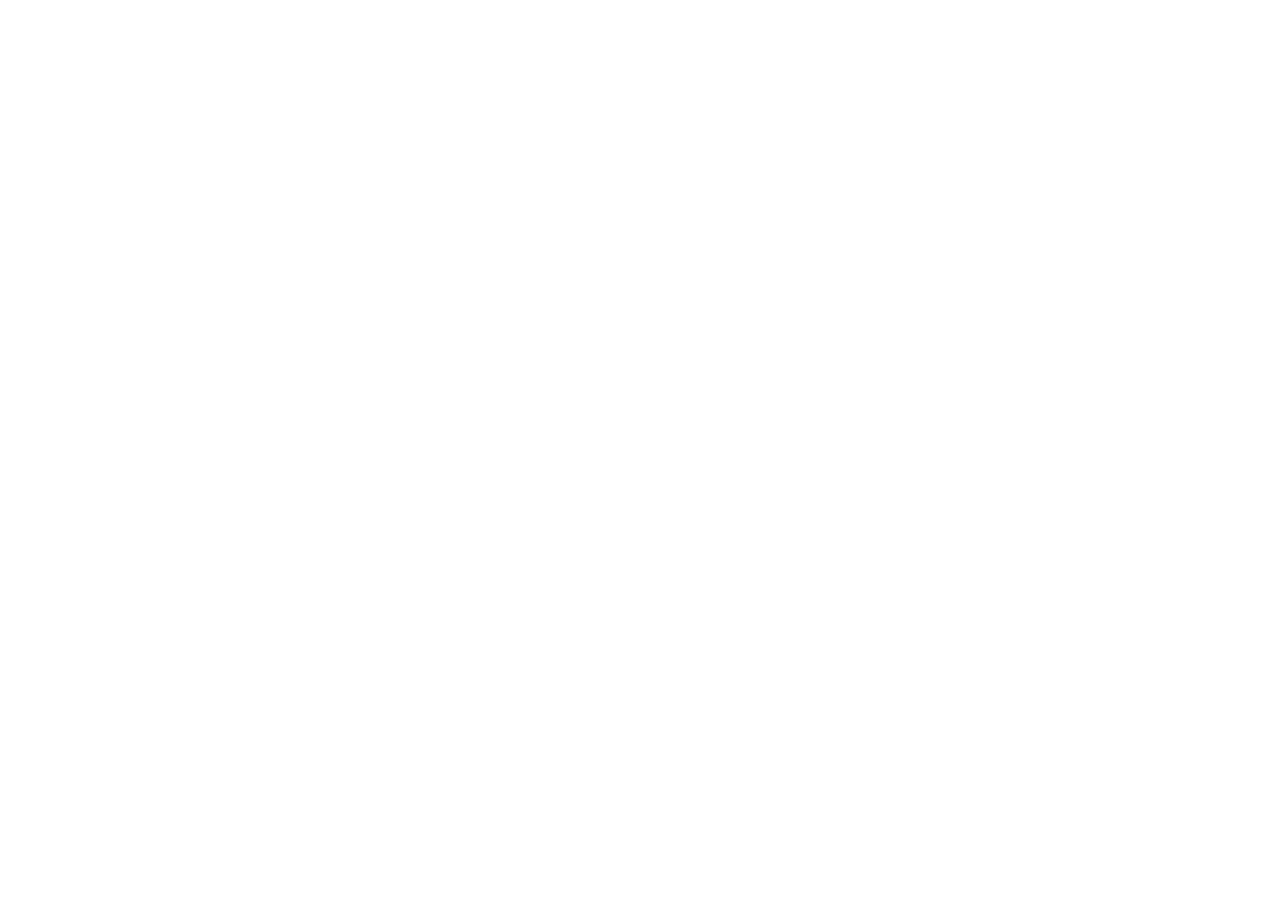
==== html/index.html @ d690453a "first commit" ====
<!DOCTYPE html>
<html lang="en">
<head>
   <meta charset="UTF-8">
   <meta http-equiv="X-UA-Compatible" content="IE=edge">
   <meta name="viewport" content="width=device-width, initial-scale=1.0">
   <title>What dog breed suit your lifestyle - Quiz</title>
   <link rel="stylesheet" href="css/main.css">
</head>
<body>
   
</body>
</html>
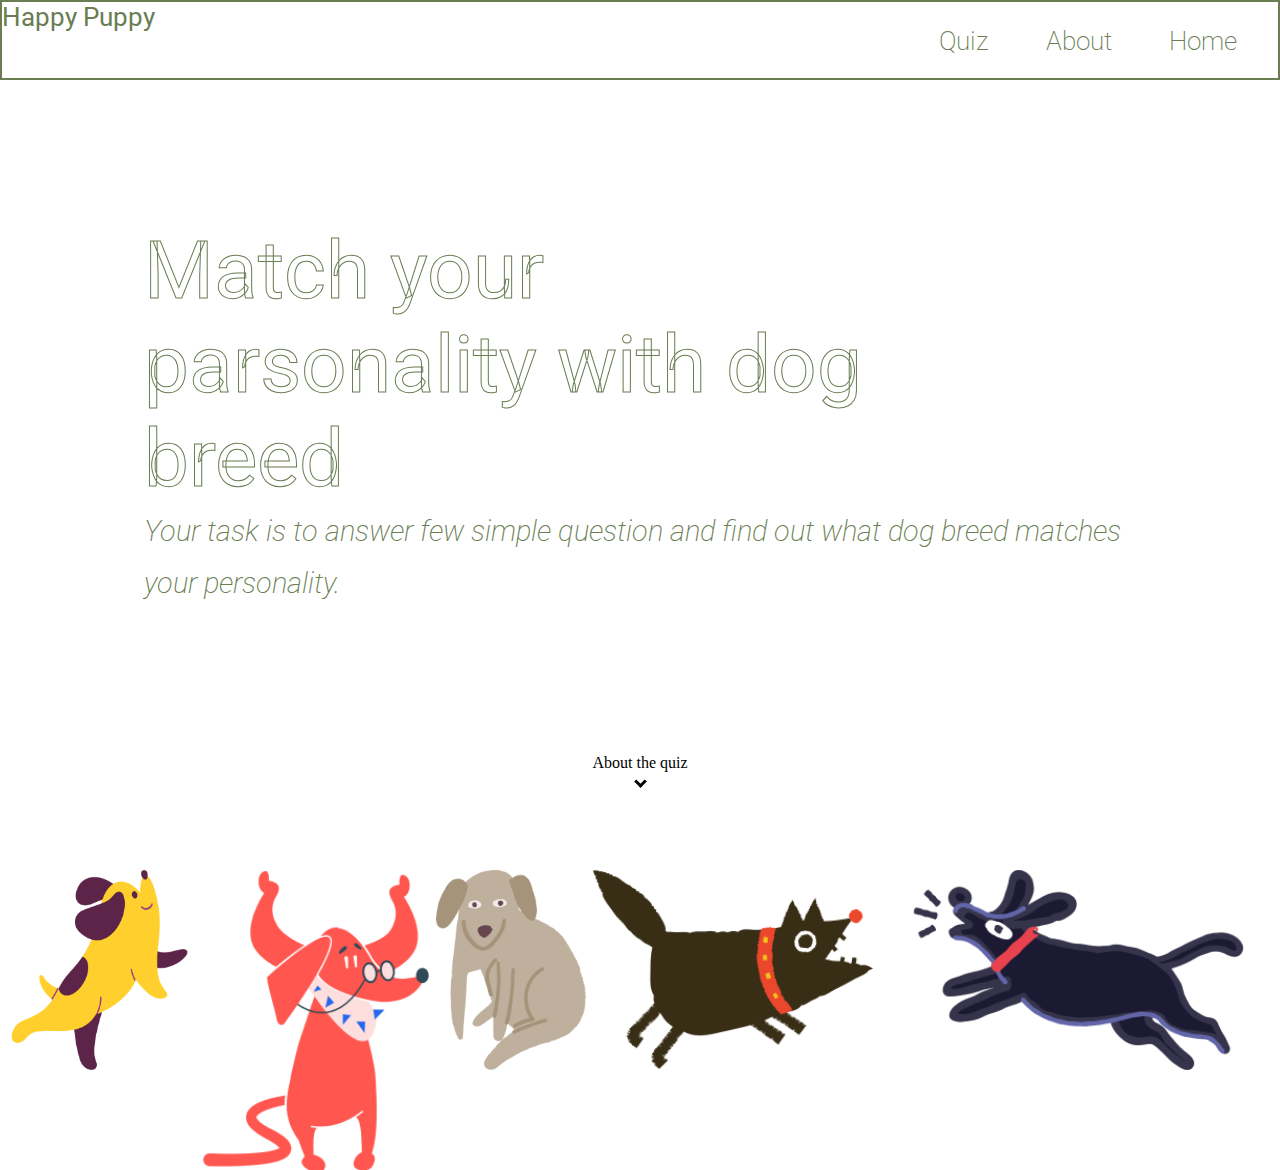
==== commit c3a0986d: "Adds html and css first edit" ====
--- a/html/index.html
+++ b/html/index.html
@@ -5,9 +5,44 @@
    <meta http-equiv="X-UA-Compatible" content="IE=edge">
    <meta name="viewport" content="width=device-width, initial-scale=1.0">
    <title>What dog breed suit your lifestyle - Quiz</title>
-   <link rel="stylesheet" href="css/main.css">
+   <link rel="stylesheet" href="../css/main.css">
+   <link rel="preconnect" href="https://fonts.googleapis.com">
+   <link rel="preconnect" href="https://fonts.gstatic.com" crossorigin>
+   <link href="https://fonts.googleapis.com/css2?family=Roboto:ital,wght@0,100;0,300;0,500;0,700;0,900;1,400&display=swap" rel="stylesheet">    
 </head>
 <body>
+
+<nav>
+   <ul class="nav-container">
+      <span class="logo">Happy Puppy</span>
+      <li class="nav-element"> <a href=""> Home</a></li>
+      <li class="nav-element"> <a href="">About</a></li>
+      <li class="nav-element"><a href="">Quiz</a></li>
+   </ul>
+
+</nav>
+ <div class="flex-container">
+   <main class="main-container">
    
+         <div class="large-font"> Match your parsonality with dog breed</div>
+         <div class="medium-font">Your task is to answer few simple question and  find out what dog breed matches your personality.</div>
+      
+   </main>
+
+   <section class="center-container">
+   <div>About the quiz</div>
+   <i class="arrow down"></i>
+   </section>
+</div>
+<section id="dogs-container">
+<img class="dog-1" src="../img/dog.png" alt="dog-1" height="200px">
+<img  class="dog-2" src="../img/dog(1).png" alt="dog-2" height="300px">
+<img src="../img/dog(4).png" alt="dog-5 "height="200px">
+<img src="../img/dog(2).png" alt="dog-3" height="200px">
+<img src="../img/dog(3).png" alt="dog-4" height="200px">
+
+</section>
+
+
 </body>
 </html>--- a/css/main.css
+++ b/css/main.css
@@ -0,0 +1,99 @@
+* {
+box-sizing: border-box;
+margin: 0;
+padding: 0;
+}
+
+body {
+background-color: rgb(255, 255, 255);
+height: calc(100vh-80px);
+}
+
+
+.nav-container {
+  list-style-type: none;
+  margin: 0;
+  padding: 0;
+  overflow: hidden;
+  border: 2px, solid, rgb(106, 125, 83);
+   height: 80px;
+
+}
+.nav-element {
+   float: right;
+   
+   
+}
+.nav-element a {
+  display: block;
+  color: rgb(106, 125, 83);
+  text-align: center;
+  padding: 24px 16px;
+  text-decoration: none;
+  font-family: 'Roboto';
+  font-size: 1.6em;
+  font-weight: 200;
+  padding-right: 1.6em;
+}
+
+.logo {
+   color: rgb(106, 125, 83);
+   font-size: 1.6em;
+   font-family: 'Roboto';
+
+}
+.large-font {
+margin-right: 3em;
+text-align: left;
+font-size: 5em;
+font-family: 'Roboto', sans-serif;
+color: transparent;
+-webkit-text-stroke-width: 1px;
+-webkit-text-fill-color: transparent;
+-webkit-text-stroke-color: rgb(106, 125, 83);
+}
+.medium-font {
+font-size: 1.8em;
+font-family: 'Roboto', sans-serif;
+font-style: italic;
+font-weight: 200;
+color: rgb(106, 125, 83);
+line-height: 1.8em;
+
+}
+.main-container {
+margin: 9em;
+}
+.flex-container {
+display: flex;
+justify-content: center;
+align-items: center;
+flex-direction: column;
+}
+
+.flex-container > div {
+   margin-bottom: 4em;
+}
+
+#dogs-container {
+   display: flex;
+   justify-content: space-around;
+   flex-direction: row;
+}
+.center-container {
+   text-align: center;
+   padding-bottom: 5em;
+}
+
+.arrow {
+  border: solid black;
+  border-width: 0 3px 3px 0;
+  display: inline-block;
+  padding: 3px;
+}
+
+.down {
+  transform: rotate(45deg);
+  -webkit-transform: rotate(45deg);
+}
+
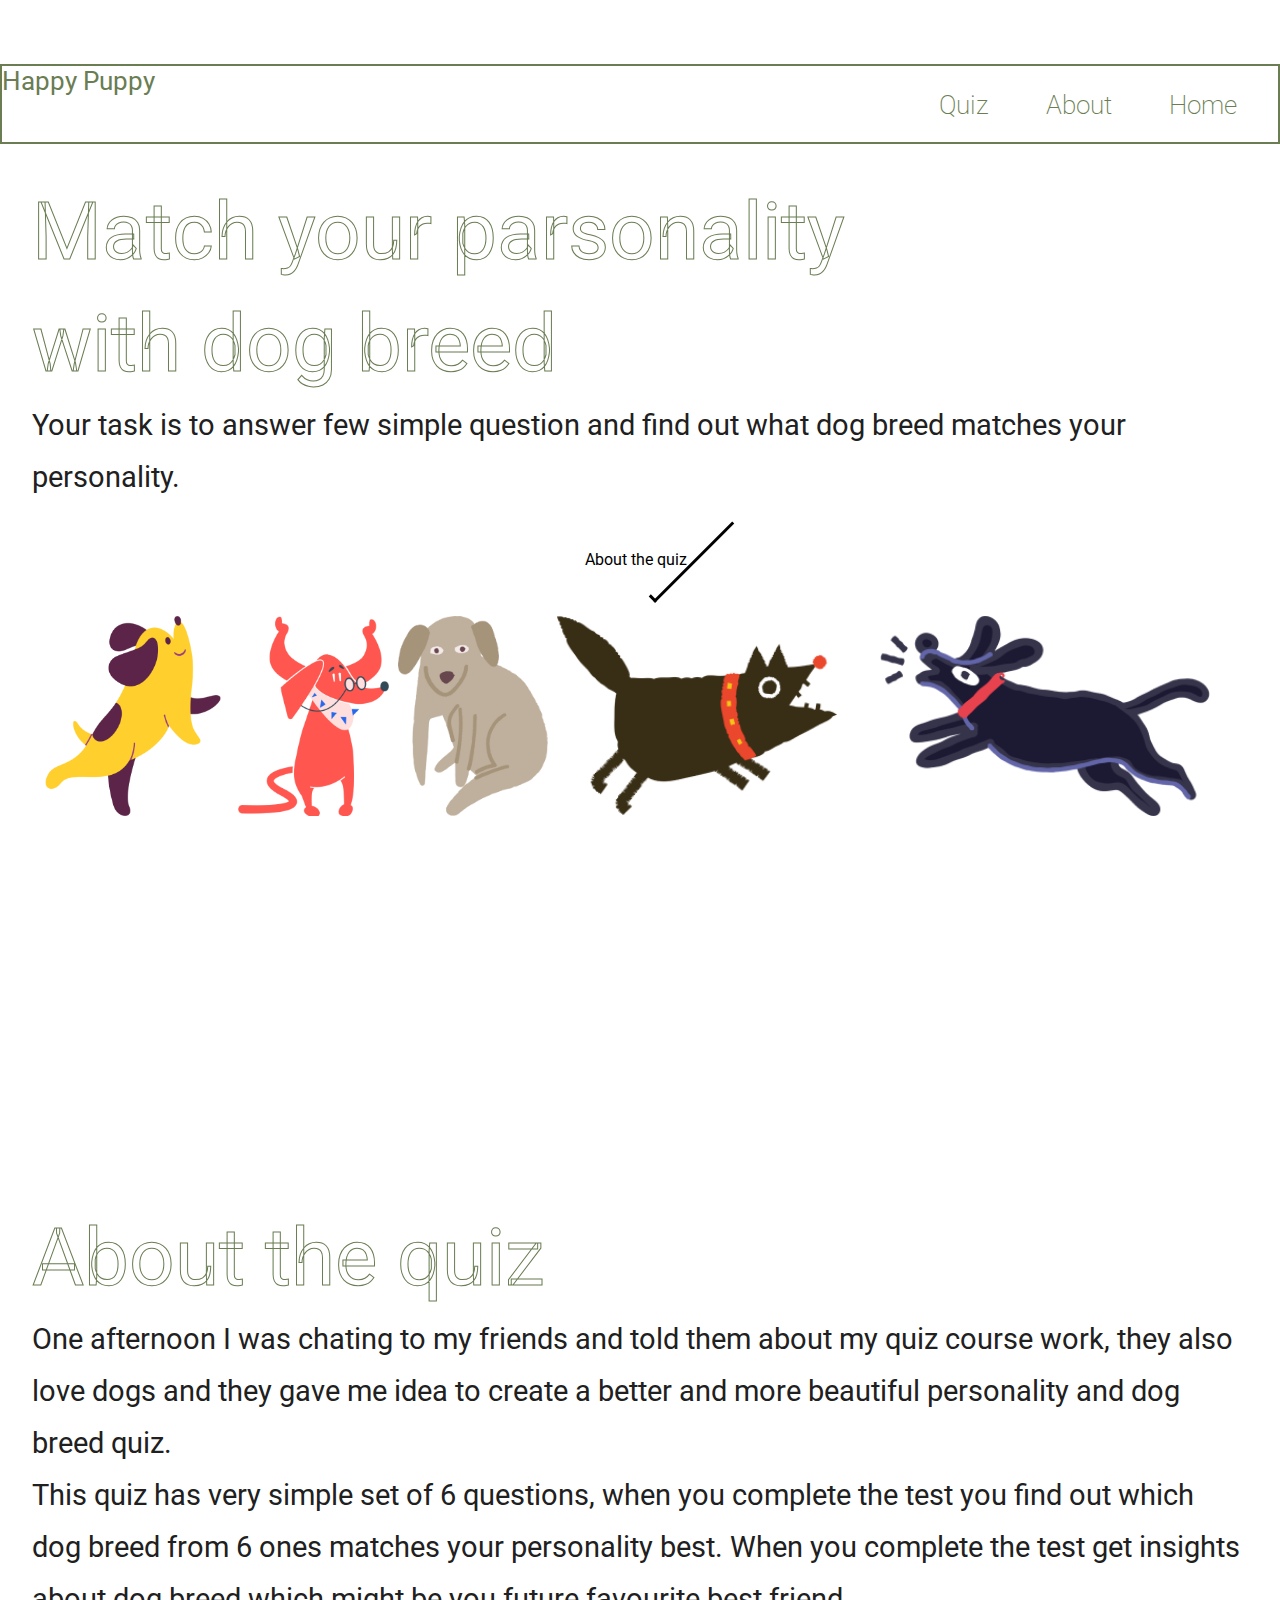
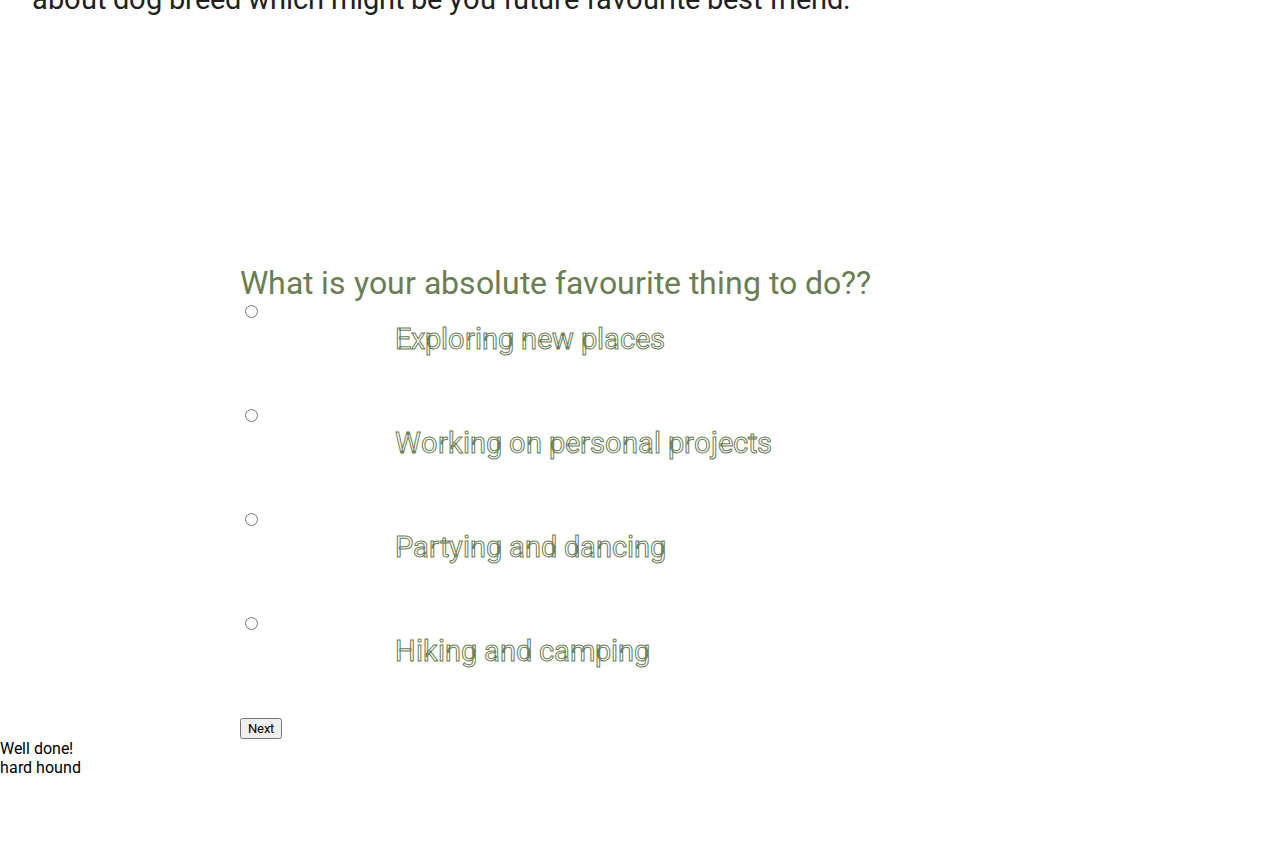
==== commit 88334eeb: "add css and pictures" ====
--- a/html/index.html
+++ b/html/index.html
@@ -1,48 +1,96 @@
 <!DOCTYPE html>
 <html lang="en">
+
 <head>
    <meta charset="UTF-8">
    <meta http-equiv="X-UA-Compatible" content="IE=edge">
    <meta name="viewport" content="width=device-width, initial-scale=1.0">
    <title>What dog breed suit your lifestyle - Quiz</title>
    <link rel="stylesheet" href="../css/main.css">
+   <link rel="stylesheet" href="../css/quiz.css">
+   <script defer src="../js/quiz.js"></script>
    <link rel="preconnect" href="https://fonts.googleapis.com">
    <link rel="preconnect" href="https://fonts.gstatic.com" crossorigin>
-   <link href="https://fonts.googleapis.com/css2?family=Roboto:ital,wght@0,100;0,300;0,500;0,700;0,900;1,400&display=swap" rel="stylesheet">    
+   <link
+      href="https://fonts.googleapis.com/css2?family=Roboto:ital,wght@0,100;0,300;0,500;0,700;0,900;1,400&display=swap"
+      rel="stylesheet">
 </head>
+
 <body>
+   <main id="hero-container">
+      <nav>
+         <ul class="nav-container">
+            <span class="logo">Happy Puppy</span>
+            <li class="nav-element"> <a href=""> Home</a></li>
+            <li class="nav-element"> <a href="">About</a></li>
+            <li class="nav-element"><a href="">Quiz</a></li>
+         </ul>
+      </nav>
 
-<nav>
-   <ul class="nav-container">
-      <span class="logo">Happy Puppy</span>
-      <li class="nav-element"> <a href=""> Home</a></li>
-      <li class="nav-element"> <a href="">About</a></li>
-      <li class="nav-element"><a href="">Quiz</a></li>
-   </ul>
 
-</nav>
- <div class="flex-container">
-   <main class="main-container">
-   
+      <secton class="align-left">
          <div class="large-font"> Match your parsonality with dog breed</div>
-         <div class="medium-font">Your task is to answer few simple question and  find out what dog breed matches your personality.</div>
-      
+         <div class="medium-font">Your task is to answer few simple question and find out what dog breed matches your
+            personality.</div>
+         </section>
+         <section class="flex-center">
+            <div>About the quiz</div>
+            <i class="arrow down"></i>
+         </section>
+         <section id="dogs-container">
+            <img class="dog-1" src="../img/dog.png" alt="dog-1" height="200px">
+            <img class="dog-2" src="../img/dog(1).png" alt="dog-2" height="200px">
+            <img src="../img/dog(4).png" alt="dog-5 " height="200px">
+            <img src="../img/dog(2).png" alt="dog-3" height="200px">
+            <img src="../img/dog(3).png" alt="dog-4" height="200px">
+         </section>
    </main>
 
-   <section class="center-container">
-   <div>About the quiz</div>
-   <i class="arrow down"></i>
+
+   <section id="about-quiz" class="align-left">
+
+      <div class="large-font">About the quiz</div>
+      <div class="medium-font">One afternoon I was chating to my friends and told them about my quiz course work, they
+         also love dogs and they gave me idea to create a better and more beautiful personality and dog breed quiz. <br>
+         This quiz has very simple set of 6 questions, when you complete the test you find out which dog breed from 6
+         ones matches your personality best. When you complete the test get insights about dog breed which might be you
+         future favourite best friend.
+      </div>
+
    </section>
-</div>
-<section id="dogs-container">
-<img class="dog-1" src="../img/dog.png" alt="dog-1" height="200px">
-<img  class="dog-2" src="../img/dog(1).png" alt="dog-2" height="300px">
-<img src="../img/dog(4).png" alt="dog-5 "height="200px">
-<img src="../img/dog(2).png" alt="dog-3" height="200px">
-<img src="../img/dog(3).png" alt="dog-4" height="200px">
 
-</section>
+   <section id="quiz-section" class="">
 
+      <div class="container question-wrapper">
+         <div id="question-container" class="hide">
+            <div id="question">Question</div>
+            <form id="answers-form" class="btn-grid" name="pet-form">
+               <input type="radio" id="answer-1" name="answer" value="0">
+               <label for="answer-1" class="container-btn">label text</label>
+               <!-- <span class="checkmark"></span> -->
+               <input type="radio" id="answer-2" name="answer" value="1">
+               <label for="answer-2" class="container-btn"></label>
+               <!-- <span class="checkmark"></span> -->
+               <input type="radio" id="answer-3" name="answer" value="2">
+               <label for="answer-3" class="container-btn"></label>
+               <!-- <span class="checkmark"></span> -->
+               <input type="radio" id="answer-4" name="answer" value="3">
+               <label for="answer-4" class="container-btn"> </label>
+               <!-- <span class="checkmark"></span> -->
 
+               <button id="pet-form" class="next-btn btn" type="submit">Next</button>
+
+            </form>
+         </div>
+      </div>
+   </section>
+
+   <!-- <section id="done" class="hidden"> -->
+   <section id="done">
+      Well done!
+      <div id="results">
+         here we will display the result
+      </div>
+   </section>
 </body>
 </html>--- a/css/main.css
+++ b/css/main.css
@@ -1,88 +1,86 @@
-* {
+* , *::before, *::after{
 box-sizing: border-box;
-margin: 0;
-padding: 0;
+font-family: 'Roboto';
 }
 
 body {
-background-color: rgb(255, 255, 255);
-height: calc(100vh-80px);
+   margin: 0;
+   padding: 4rem 0;
+   background-color: rgb(255, 255, 255);
+   /* height: calc(100vh - 80px); */
+}
+:root {
+   --primary-colour:rgb(106, 125, 83); 
+   --background:rgba(255, 255, 255, 0);
+   --font-secondary:rgb(32, 32, 32);
 }
 
+#hero-container,#about-quiz {
+   width: 100vw;
+   height: 100vh;
+}
+
+.align-left {
+   /* background-color:rgb(212, 89, 89);  */
+   display: flex;
+   justify-content: center;
+   align-items: left;
+   flex-direction: column;
+   padding: 2em;
+   line-height: 7em;
+}
 
 .nav-container {
-  list-style-type: none;
-  margin: 0;
-  padding: 0;
-  overflow: hidden;
-  border: 2px, solid, rgb(106, 125, 83);
+   list-style-type: none;
+   margin: 0;
+   padding: 0;
+   overflow: hidden;
+   border: 2px, solid, var(--primary-colour);
    height: 80px;
-
 }
 .nav-element {
-   float: right;
-   
-   
+   float: right;  
 }
 .nav-element a {
   display: block;
-  color: rgb(106, 125, 83);
+  color:var(--primary-colour);
   text-align: center;
   padding: 24px 16px;
   text-decoration: none;
-  font-family: 'Roboto';
   font-size: 1.6em;
   font-weight: 200;
   padding-right: 1.6em;
 }
 
 .logo {
-   color: rgb(106, 125, 83);
+   color: var(--primary-colour);
    font-size: 1.6em;
-   font-family: 'Roboto';
-
 }
 .large-font {
 margin-right: 3em;
 text-align: left;
 font-size: 5em;
-font-family: 'Roboto', sans-serif;
 color: transparent;
 -webkit-text-stroke-width: 1px;
 -webkit-text-fill-color: transparent;
--webkit-text-stroke-color: rgb(106, 125, 83);
+-webkit-text-stroke-color: var(--primary-colour);
 }
 .medium-font {
 font-size: 1.8em;
-font-family: 'Roboto', sans-serif;
-font-style: italic;
-font-weight: 200;
-color: rgb(106, 125, 83);
+color: var(--font-secondary);
 line-height: 1.8em;
-
-}
-.main-container {
-margin: 9em;
-}
-.flex-container {
-display: flex;
-justify-content: center;
-align-items: center;
-flex-direction: column;
 }
 
-.flex-container > div {
-   margin-bottom: 4em;
-}
 
 #dogs-container {
    display: flex;
    justify-content: space-around;
    flex-direction: row;
 }
-.center-container {
+.flex-center {
+   display: flex;
+   justify-content: center;
    text-align: center;
-   padding-bottom: 5em;
 }
 
 .arrow {
@@ -97,3 +95,6 @@
   -webkit-transform: rotate(45deg);
 }
 
+.hidden {
+display: none
+;}
--- a/css/quiz.css
+++ b/css/quiz.css
@@ -0,0 +1,115 @@
+*, *::before, *::after {
+   box-sizing: border-box;
+   font-family: 'Roboto';
+}
+:root {
+   --primary-colour:rgb(106, 125, 83); 
+   --background:rgba(255, 255, 255, 0);
+   --font-secondary:rgb(32, 32, 32);
+   --medium-font : 1.8em;
+   --large-font : 3em;
+   --Xlarge-font  : 5em;
+}
+
+#quiz-section {
+   display: flex;
+   width: 100vw;
+   /* height: 100vh; */
+   justify-content: center;
+   align-items: center;
+}
+.container {
+   width: 800px;
+   max-width: 80%;
+}
+/* 
+.btn:hover {
+   color: var(--primary-colour);
+   -webkit-text-stroke-width: 1px;
+   -webkit-text-fill-color: var(--primary-colour);
+   -webkit-text-stroke-color: var(--primary-colour);
+} */
+
+#next-btn {
+   padding: 24px;
+   font-size: var(--medium-font);
+   border: 10px solid gray;
+
+
+}
+
+/* The container */
+.container-btn {
+   display: block;
+   position: relative;
+   padding-left: 155px;
+   margin-bottom: 50px;
+   cursor: pointer;
+   -webkit-user-select: none;
+   -moz-user-select: none;
+   -ms-user-select: none;
+   user-select: none;
+   margin-right: 3em;
+   text-align: left;
+   font-size: var(--medium-font);
+   color: transparent;
+   -webkit-text-stroke-width: 1px;
+   -webkit-text-fill-color: transparent;
+   -webkit-text-stroke-color: var(--primary-colour);
+}
+
+/* Hide the browser's default radio button */
+.container-btn input {
+  position: absolute;
+  opacity: 0;
+  cursor: pointer;
+}
+
+/* Create a custom radio button */
+.checkmark {
+  position: absolute;
+  top: 0;
+  left: 0;
+  height: 80px;
+  width: 80px;
+  background-color: #eee;
+  border-radius: 50%;
+}
+
+/* On mouse-over, add a grey background color */
+.container-btn:hover input ~ .checkmark {
+  background-color: #ccc;
+}
+
+/* When the radio button is checked, add a blue background */
+.container-btn input:checked ~ .checkmark {
+  background-color: var(--primary-colour);
+  
+}
+
+/* Create the indicator (the dot/circle - hidden when not checked) */
+.checkmark:after {
+  content: "";
+  position: absolute;
+  display: none;
+}
+
+/* Show the indicator (dot/circle) when checked */
+.container-btn input:checked ~ .checkmark:after {
+  display: block;
+}
+
+/* Style the indicator (dot/circle) */
+.container-btn .checkmark:after {
+	border-radius: 50%;
+   height: 80px;
+   width: 80px;
+   border: 10px solid rgb(68, 88, 44);
+}
+
+#question {
+   font-family: 'Roboto';
+   text-align: left;
+   font-size: 2em;
+   color: var(--primary-colour);
+}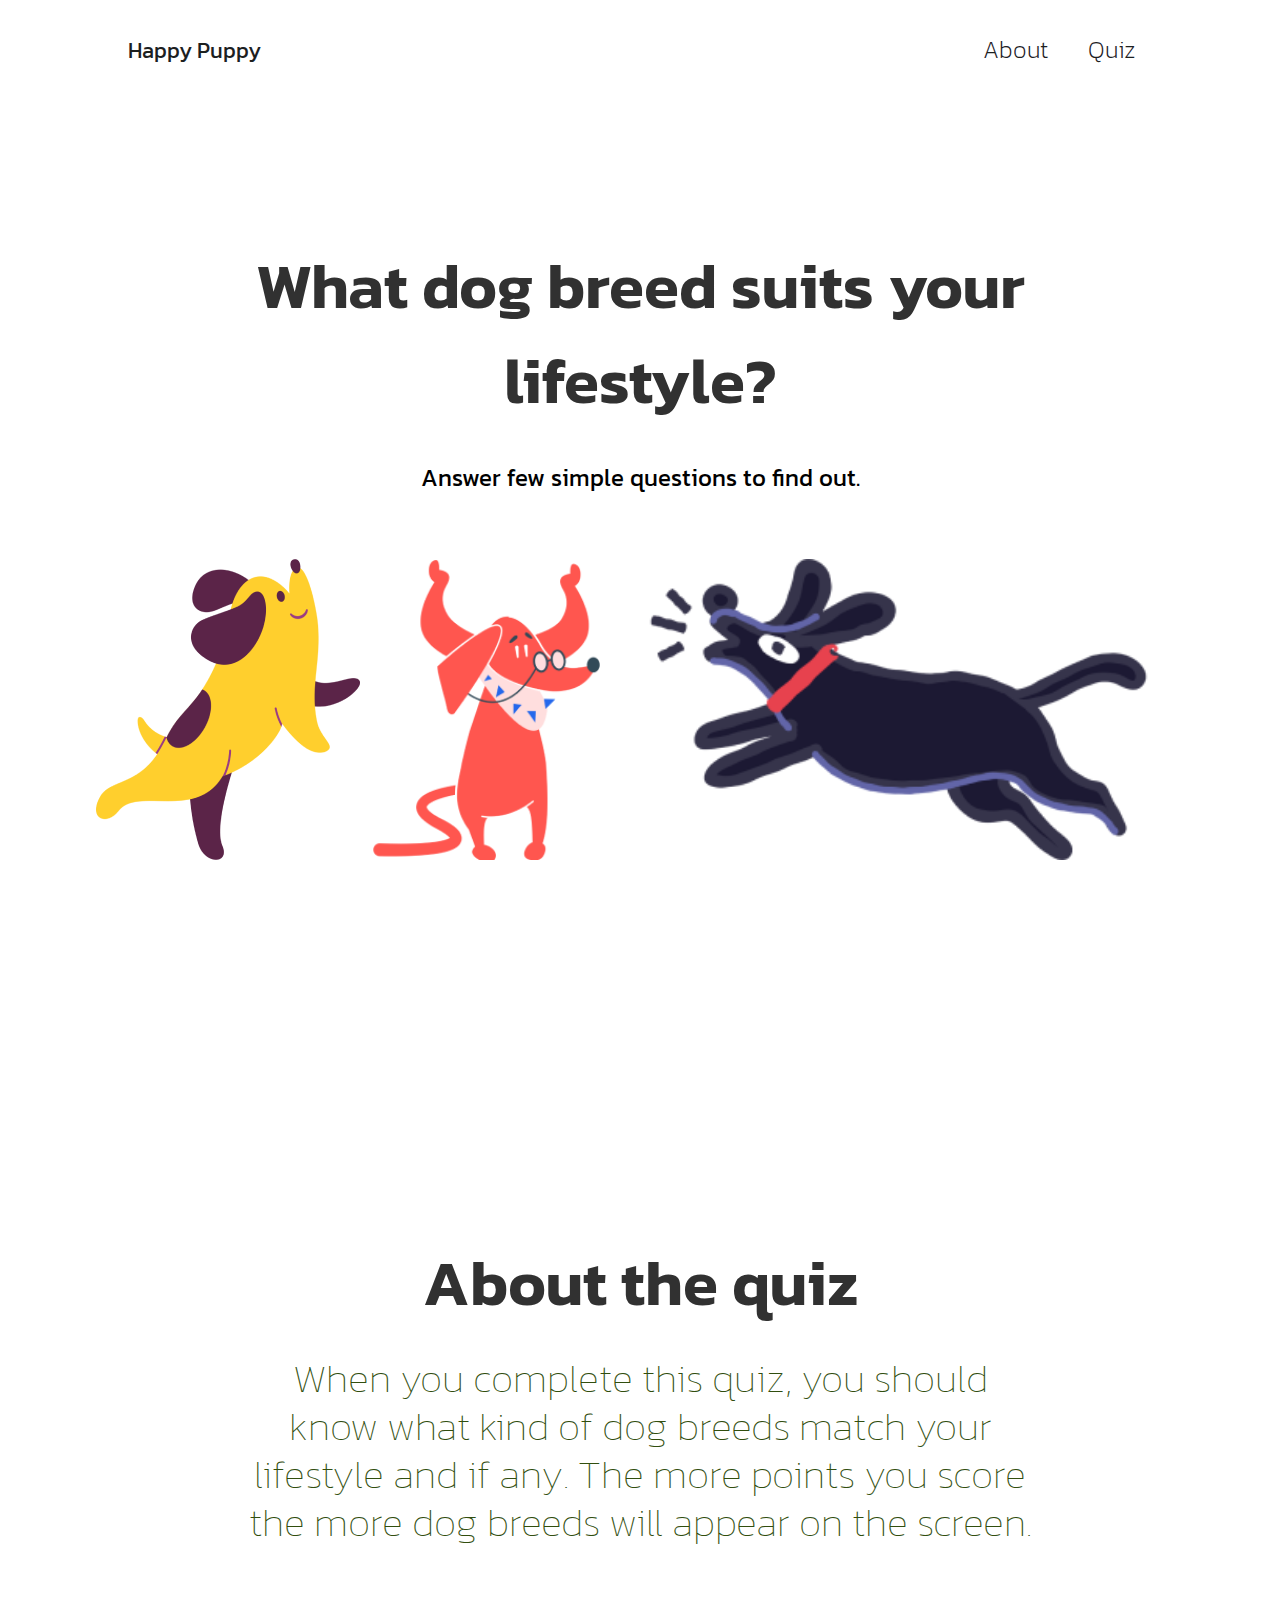
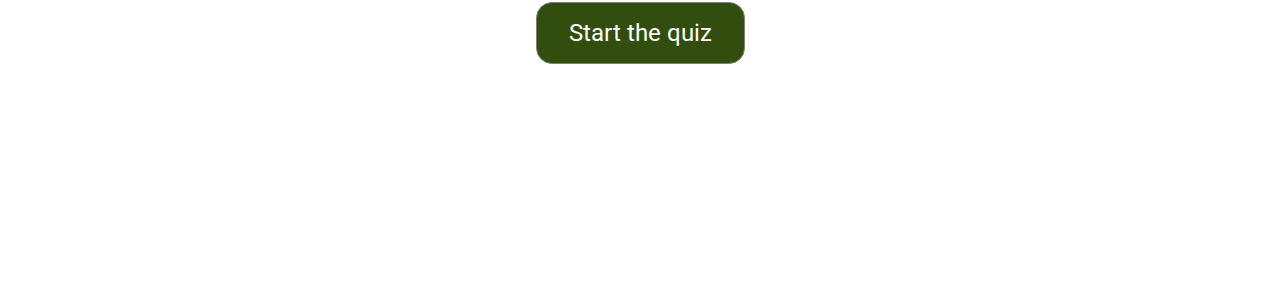
==== commit ba96dba7: "css html js file modified" ====
--- a/html/index.html
+++ b/html/index.html
@@ -5,92 +5,56 @@
    <meta charset="UTF-8">
    <meta http-equiv="X-UA-Compatible" content="IE=edge">
    <meta name="viewport" content="width=device-width, initial-scale=1.0">
-   <title>What dog breed suit your lifestyle - Quiz</title>
+   <title>What dog breed suit your lifestyle - Index</title>
+   <link rel="stylesheet" href="../css/nav.css">
    <link rel="stylesheet" href="../css/main.css">
-   <link rel="stylesheet" href="../css/quiz.css">
-   <script defer src="../js/quiz.js"></script>
    <link rel="preconnect" href="https://fonts.googleapis.com">
    <link rel="preconnect" href="https://fonts.gstatic.com" crossorigin>
    <link
       href="https://fonts.googleapis.com/css2?family=Roboto:ital,wght@0,100;0,300;0,500;0,700;0,900;1,400&display=swap"
       rel="stylesheet">
+   <link
+      href="https://fonts.googleapis.com/css2?family=Kanit:wght@100;200;300;400;500;600;700;800;900&family=Roboto:ital,wght@0,100;0,300;0,500;0,700;0,900;1,400&display=swap"
+      rel="stylesheet">
 </head>
 
-<body>
-   <main id="hero-container">
-      <nav>
+<body class="wrapper-container ">
+   <main>
+      <nav class="nav">
+         <span class="logo"><a href="./index.html">Happy Puppy</a></span>
          <ul class="nav-container">
-            <span class="logo">Happy Puppy</span>
-            <li class="nav-element"> <a href=""> Home</a></li>
-            <li class="nav-element"> <a href="">About</a></li>
-            <li class="nav-element"><a href="">Quiz</a></li>
+            <li class="nav-element"> <a href="./index.html#about">About</a></li>
+            <li class="nav-element"><a href="./quiz.html">Quiz</a></li>
          </ul>
       </nav>
 
-
-      <secton class="align-left">
-         <div class="large-font"> Match your parsonality with dog breed</div>
-         <div class="medium-font">Your task is to answer few simple question and find out what dog breed matches your
-            personality.</div>
+      <secton id="hero-container" class="height100">
+         <div class="heading1"> What dog breed suits your lifestyle?</div>
+         <div class="heading2">Answer few simple questions to find out.</div>
          </section>
          <section class="flex-center">
-            <div>About the quiz</div>
-            <i class="arrow down"></i>
          </section>
          <section id="dogs-container">
-            <img class="dog-1" src="../img/dog.png" alt="dog-1" height="200px">
-            <img class="dog-2" src="../img/dog(1).png" alt="dog-2" height="200px">
-            <img src="../img/dog(4).png" alt="dog-5 " height="200px">
-            <img src="../img/dog(2).png" alt="dog-3" height="200px">
-            <img src="../img/dog(3).png" alt="dog-4" height="200px">
+            <img class="dog-1" src="../img/dog.png" alt="dog-1">
+            <img class="dog-2" src="../img/dog(1).png" alt="dog-2">
+            <!-- <img src="../img/dog(2).png" alt="dog-3"> -->
+            <img src="../img/dog(3).png" alt="dog-4">
          </section>
    </main>
 
 
-   <section id="about-quiz" class="align-left">
+   <section class="height100 container quiz-container" id="about">
 
-      <div class="large-font">About the quiz</div>
-      <div class="medium-font">One afternoon I was chating to my friends and told them about my quiz course work, they
-         also love dogs and they gave me idea to create a better and more beautiful personality and dog breed quiz. <br>
-         This quiz has very simple set of 6 questions, when you complete the test you find out which dog breed from 6
-         ones matches your personality best. When you complete the test get insights about dog breed which might be you
-         future favourite best friend.
+      <div class="heading1">About the quiz</div>
+
+      <div class=" margin-sides about-info">
+      When you complete this quiz, you should know what kind of dog breeds match your lifestyle and if any. The more points you score the more dog breeds will appear on the screen.
       </div>
 
-   </section>
-
-   <section id="quiz-section" class="">
-
-      <div class="container question-wrapper">
-         <div id="question-container" class="hide">
-            <div id="question">Question</div>
-            <form id="answers-form" class="btn-grid" name="pet-form">
-               <input type="radio" id="answer-1" name="answer" value="0">
-               <label for="answer-1" class="container-btn">label text</label>
-               <!-- <span class="checkmark"></span> -->
-               <input type="radio" id="answer-2" name="answer" value="1">
-               <label for="answer-2" class="container-btn"></label>
-               <!-- <span class="checkmark"></span> -->
-               <input type="radio" id="answer-3" name="answer" value="2">
-               <label for="answer-3" class="container-btn"></label>
-               <!-- <span class="checkmark"></span> -->
-               <input type="radio" id="answer-4" name="answer" value="3">
-               <label for="answer-4" class="container-btn"> </label>
-               <!-- <span class="checkmark"></span> -->
-
-               <button id="pet-form" class="next-btn btn" type="submit">Next</button>
-
-            </form>
-         </div>
-      </div>
-   </section>
-
-   <!-- <section id="done" class="hidden"> -->
-   <section id="done">
-      Well done!
-      <div id="results">
-         here we will display the result
-      </div>
+      <a href="./quiz.html">
+         <button class="btn">Start the quiz</button>
+      </a>
    </section>
 </body>
+
 </html>--- a/css/nav.css
+++ b/css/nav.css
@@ -0,0 +1,43 @@
+.nav {
+   display: flex;
+   justify-content: space-between;
+   padding: 1rem 0;
+   align-items: center;
+}
+
+.nav-container {
+   list-style-type: none;
+   margin: 0;
+   padding: 0;
+   padding: 1em;
+   font-family: 'Kanit';
+   display: flex;
+}
+
+
+.nav-element a {
+  color:var(--secondary-colour);
+  text-align: center;
+  padding: 1.5rem 1.5rem 1.5rem 1rem;
+  text-decoration: none;
+  font-size: 1.5rem;
+  font-weight: 200;
+}
+
+.nav-element:last-of-type a {
+ padding-right: 0;
+}
+
+.logo a {
+   color: var(--secondary-colour);
+   font-size: 1.4em;
+   text-decoration: none;
+}
+
+.nav-container a:hover {
+   color: blue;
+}
+
+.nav-container a:active {
+   color: #999;
+}
--- a/css/main.css
+++ b/css/main.css
@@ -1,81 +1,104 @@
 * , *::before, *::after{
 box-sizing: border-box;
-font-family: 'Roboto';
+
 }
 
 body {
    margin: 0;
-   padding: 4rem 0;
    background-color: rgb(255, 255, 255);
-   /* height: calc(100vh - 80px); */
+   scroll-behavior: smooth;
+   font-family: 'Kanit';
+   
 }
 :root {
-   --primary-colour:rgb(106, 125, 83); 
-   --background:rgba(255, 255, 255, 0);
-   --font-secondary:rgb(32, 32, 32);
+   --primary-colour:rgb(49, 78, 14); 
+   --background:rgba(235, 235, 235, 0);
+   --secondary-colour:rgb(28, 32, 31);
+   --small-font: 1.5rem;
+   --medium-font : 2.5rem;
+   --large-font : 4rem;
+   --Xlarge-font  :5rem;
 }
 
-#hero-container,#about-quiz {
-   width: 100vw;
+.wrapper-container {
+   margin-left: auto;
+   margin-right: auto;
+   max-width: 80vw;
+}
+
+
+
+.heading1 {
+font-size: var(--large-font);
+font-family: 'Kanit';
+font-weight: 600;
+color: rgb(49, 49, 49);
+text-align: center;
+/* -webkit-text-stroke-width: 1px;
+-webkit-text-fill-color: white;
+-webkit-text-stroke-color: var(--primary-colour); */
+}
+
+.heading2{
+   font-size: var(--small-font);
+   text-align: left;
+
+}
+.about-info {
+font-family: 'Kanit';
+font-size: 2.5rem;
+color: var(--primary-colour);
+line-height: 3rem;
+font-weight: 100;
+}
+
+.height100{
    height: 100vh;
 }
 
-.align-left {
+.container {
+   display: flex;
+   flex-direction: column;
+   justify-content: center;
+   align-items: left;
+   gap:1.5rem;
+   
+}
+
+.btn  {
+   padding: 1rem 2rem;
+   font-size: var(--small-font);
+   border: 1px solid gray;
+   border-radius: 1rem;
+   margin-top: 2rem;
+   background-color: var(--primary-colour);
+   color: white ;
+   font-family: 'Roboto';
+}
+
+.quiz-container {
+   text-align: center;
+}
+
+#hero-container{
    /* background-color:rgb(212, 89, 89);  */
    display: flex;
+   flex-direction: column;
    justify-content: center;
-   align-items: left;
-   flex-direction: column;
-   padding: 2em;
-   line-height: 7em;
+   align-items: center;
+   gap: 2em;
 }
 
-.nav-container {
-   list-style-type: none;
-   margin: 0;
-   padding: 0;
-   overflow: hidden;
-   border: 2px, solid, var(--primary-colour);
-   height: 80px;
+.margin-sides {
+   margin-right: 3em;
+   margin-left: 3em;
 }
-.nav-element {
-   float: right;  
-}
-.nav-element a {
-  display: block;
-  color:var(--primary-colour);
-  text-align: center;
-  padding: 24px 16px;
-  text-decoration: none;
-  font-size: 1.6em;
-  font-weight: 200;
-  padding-right: 1.6em;
-}
-
-.logo {
-   color: var(--primary-colour);
-   font-size: 1.6em;
-}
-.large-font {
-margin-right: 3em;
-text-align: left;
-font-size: 5em;
-color: transparent;
--webkit-text-stroke-width: 1px;
--webkit-text-fill-color: transparent;
--webkit-text-stroke-color: var(--primary-colour);
-}
-.medium-font {
-font-size: 1.8em;
-color: var(--font-secondary);
-line-height: 1.8em;
-}
-
 
 #dogs-container {
    display: flex;
-   justify-content: space-around;
-   flex-direction: row;
+   justify-content: flex-start;
+   align-items: space-between;
+
 }
 .flex-center {
    display: flex;
@@ -83,12 +106,7 @@
    text-align: center;
 }
 
-.arrow {
-  border: solid black;
-  border-width: 0 3px 3px 0;
-  display: inline-block;
-  padding: 3px;
-}
+
 
 .down {
   transform: rotate(45deg);
@@ -96,5 +114,28 @@
 }
 
 .hidden {
-display: none
-;}
+display: none;
+}
+
+
+/*Responsive Ipad  */
+
+@media screen and (max-width: 800px) {
+  #hero-container {
+   display: flex;
+   flex-direction: column;
+   justify-content: center;
+   align-items: center;
+   
+  }
+  .container {
+   font-size: var(--small-font);
+   align-items: center;
+  }
+   #question-container {
+      gap:0.5rem;
+      font-size: var(--small-font);
+   }
+
+
+}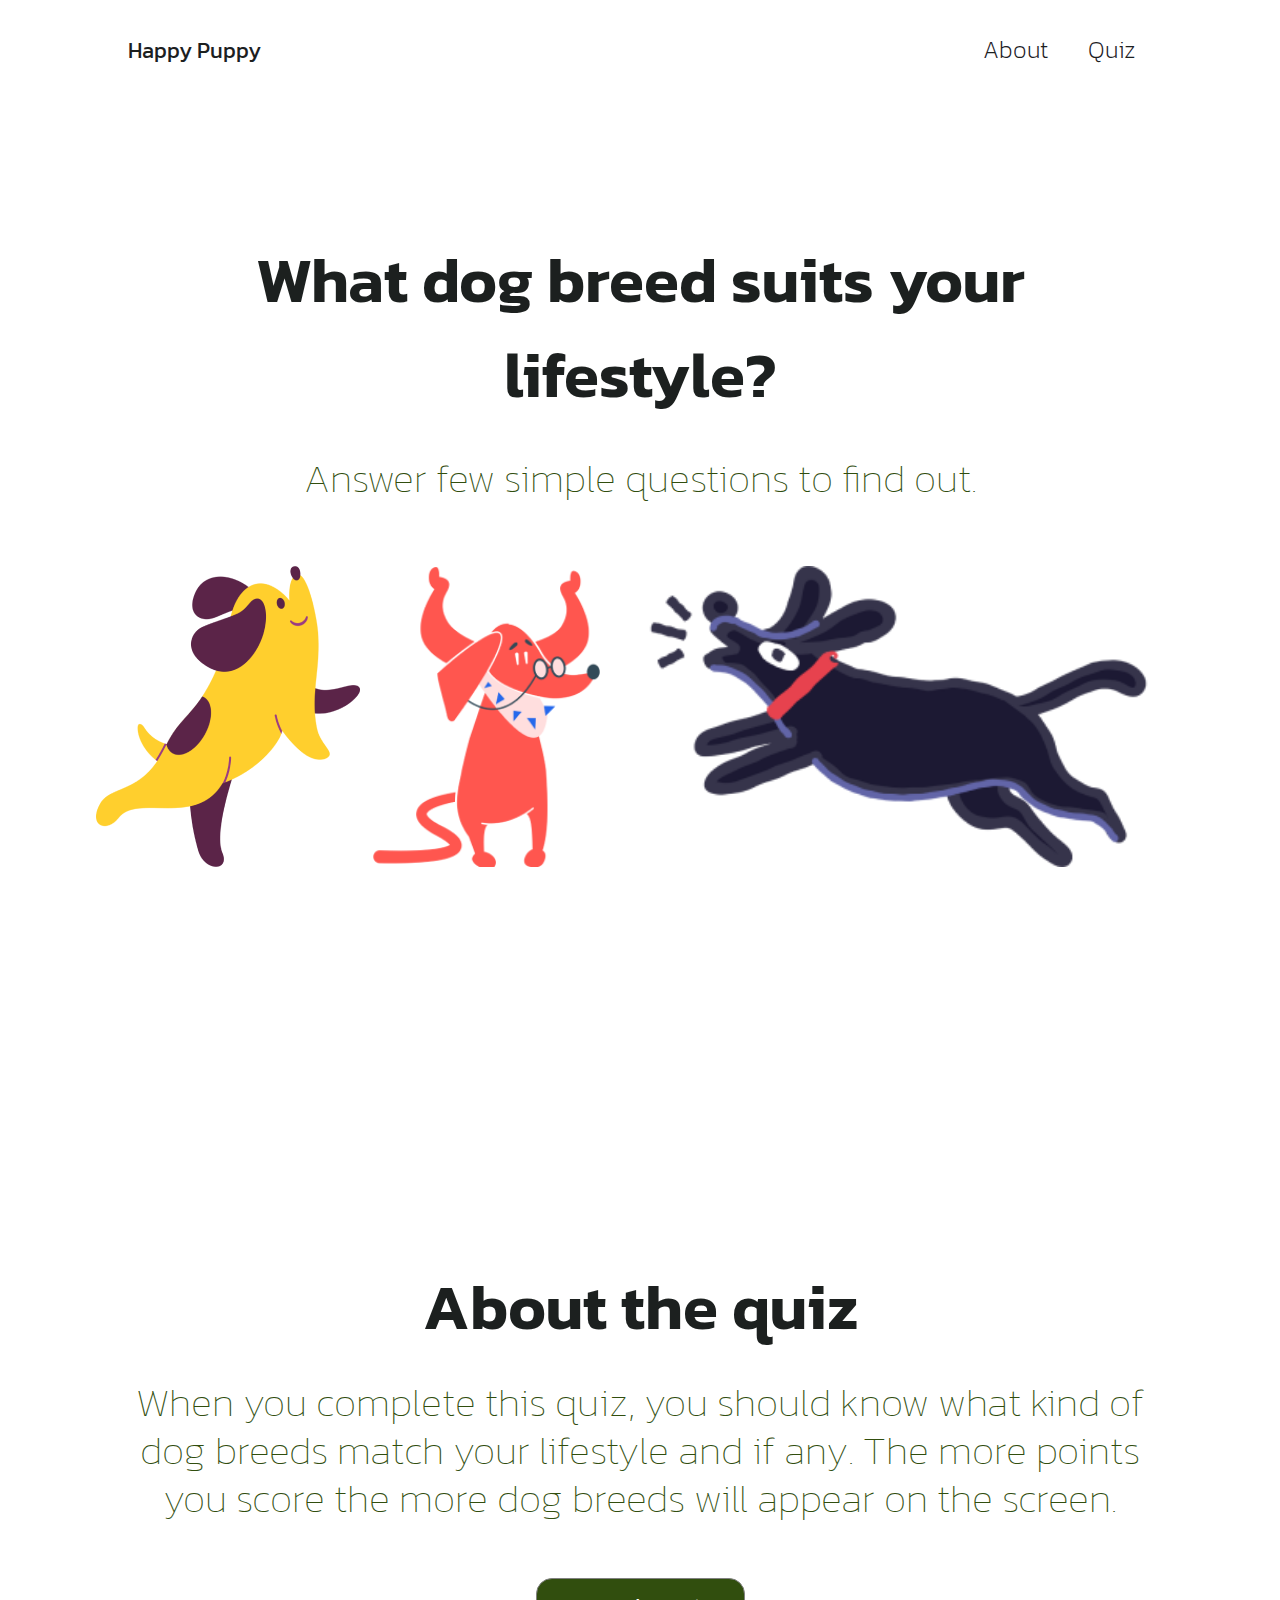
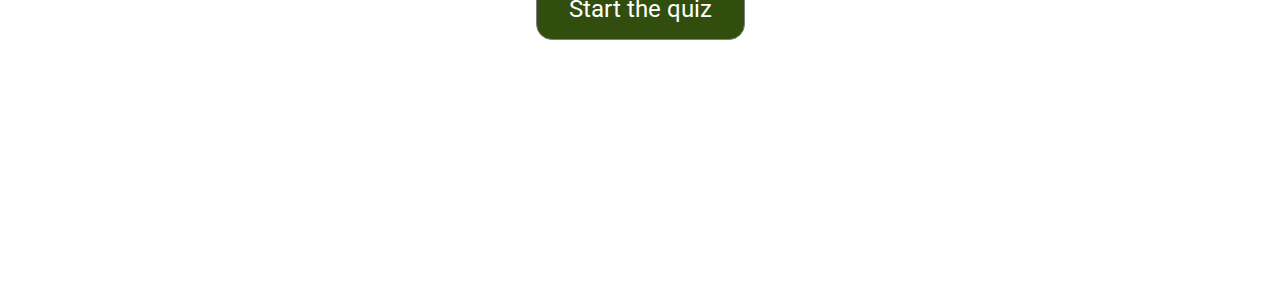
==== commit b54dfb5a: "update changes" ====
--- a/html/index.html
+++ b/html/index.html
@@ -47,7 +47,7 @@
 
       <div class="heading1">About the quiz</div>
 
-      <div class=" margin-sides about-info">
+      <div class="heading2">
       When you complete this quiz, you should know what kind of dog breeds match your lifestyle and if any. The more points you score the more dog breeds will appear on the screen.
       </div>
 
--- a/css/main.css
+++ b/css/main.css
@@ -32,7 +32,7 @@
 font-size: var(--large-font);
 font-family: 'Kanit';
 font-weight: 600;
-color: rgb(49, 49, 49);
+color: var(--secondary-colour);
 text-align: center;
 /* -webkit-text-stroke-width: 1px;
 -webkit-text-fill-color: white;
@@ -40,17 +40,14 @@
 }
 
 .heading2{
-   font-size: var(--small-font);
-   text-align: left;
-
-}
-.about-info {
 font-family: 'Kanit';
-font-size: 2.5rem;
+font-size: var(--medium-font);
 color: var(--primary-colour);
 line-height: 3rem;
 font-weight: 100;
+
 }
+
 
 .height100{
    height: 100vh;
@@ -113,7 +110,7 @@
   -webkit-transform: rotate(45deg);
 }
 
-.hidden {
+#done.hidden, #quiz-section.hidden {
 display: none;
 }
 
